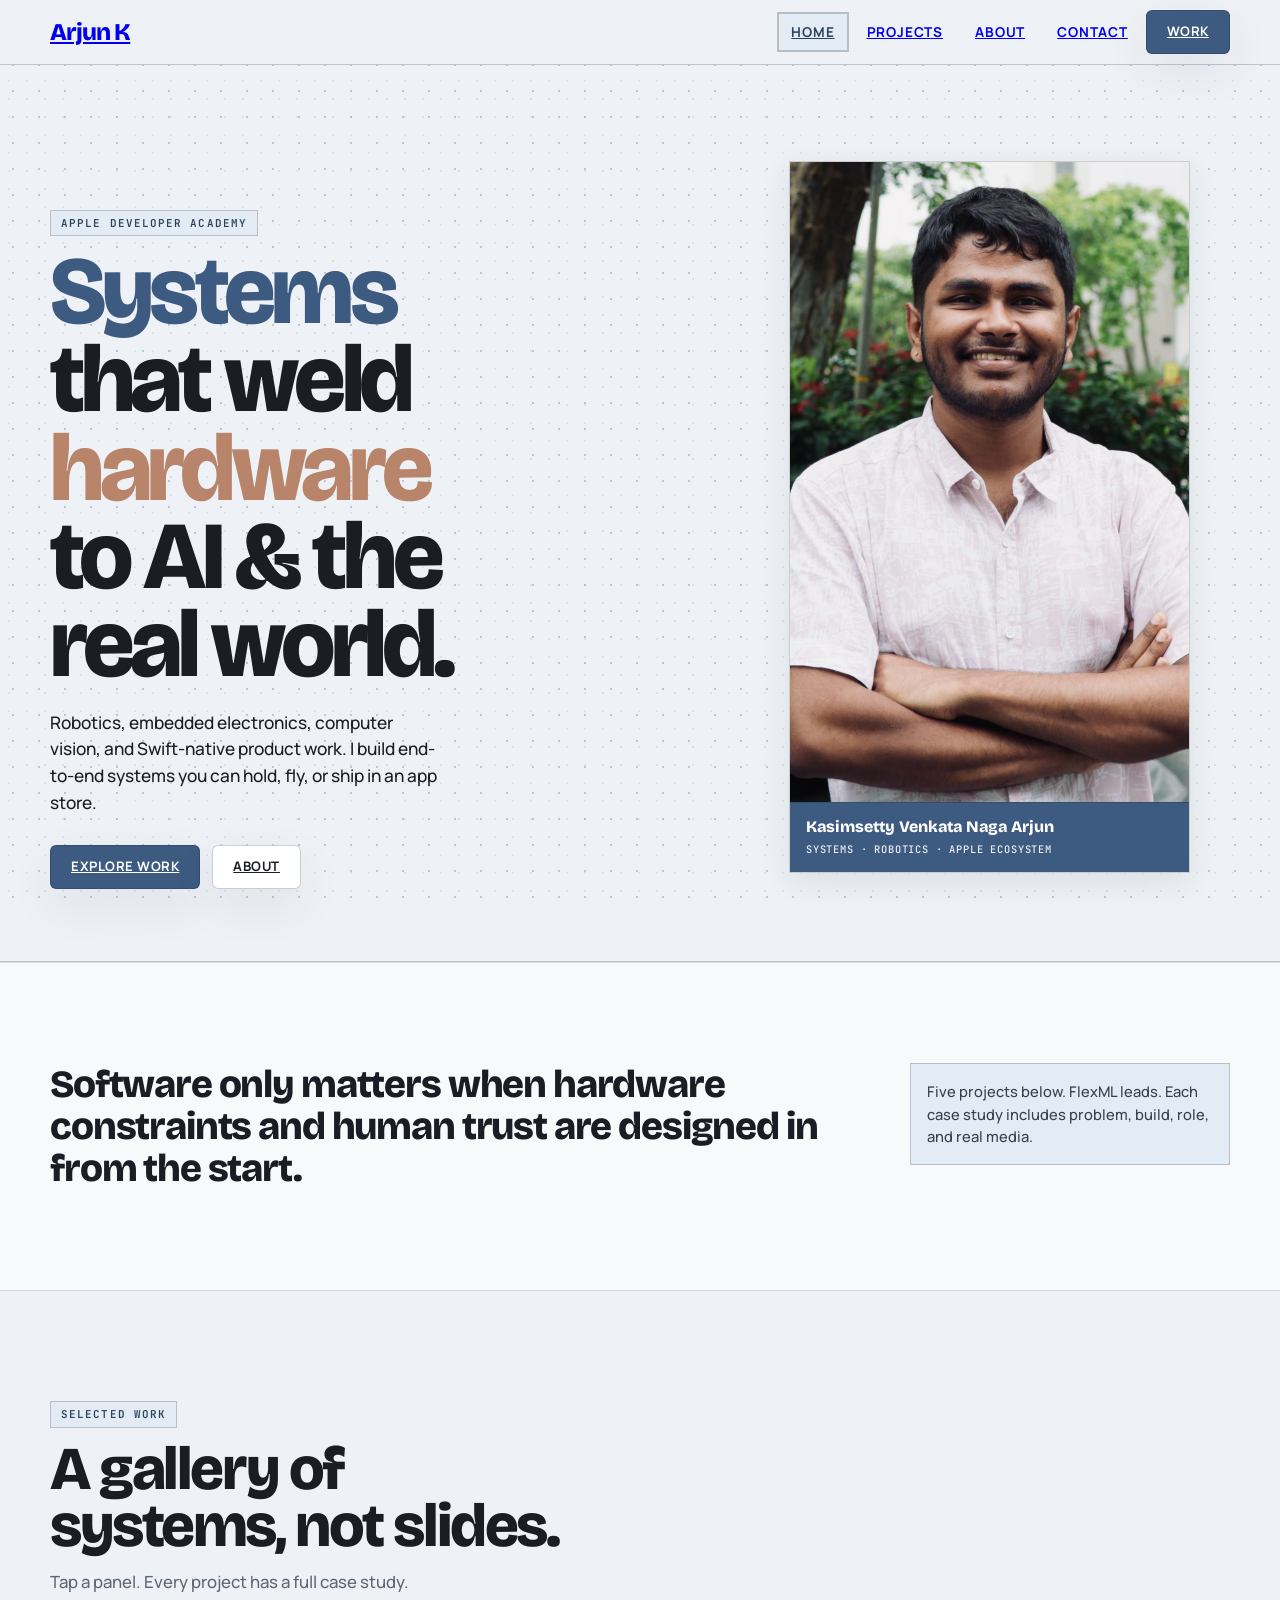
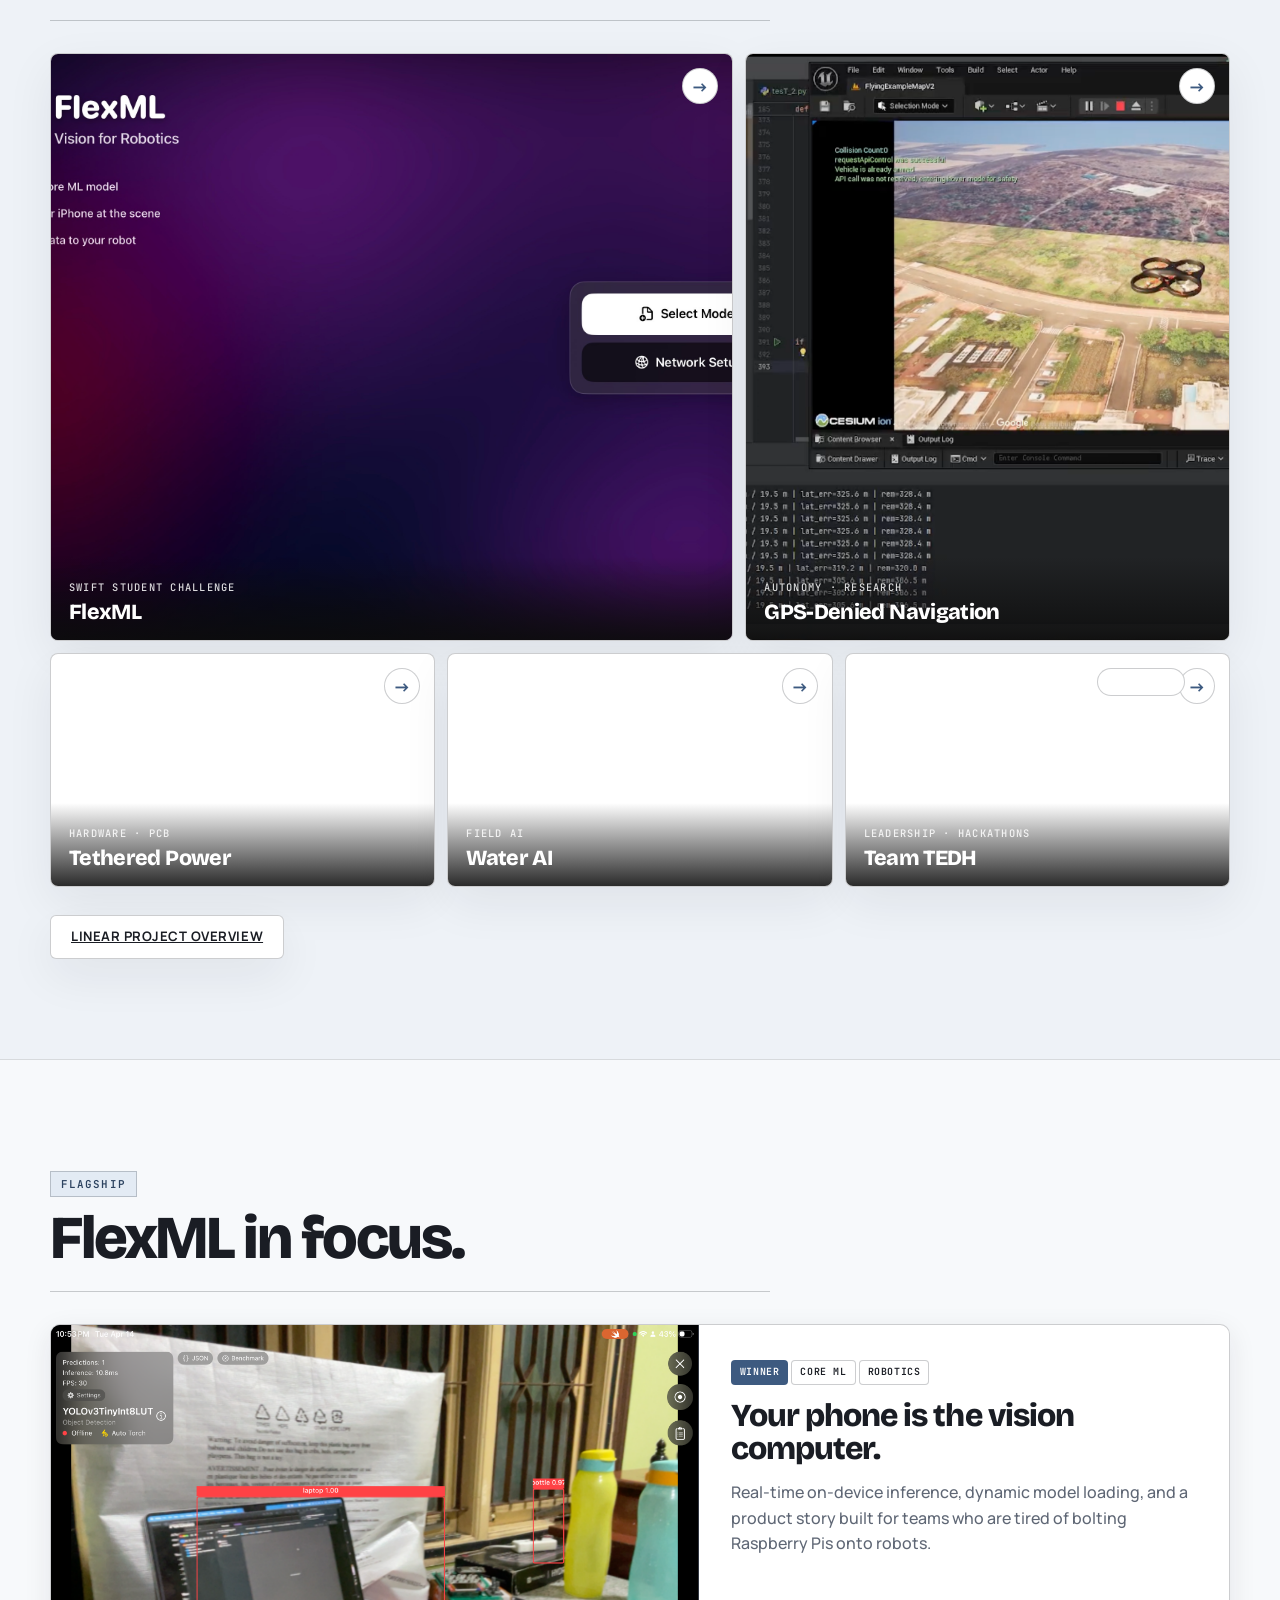
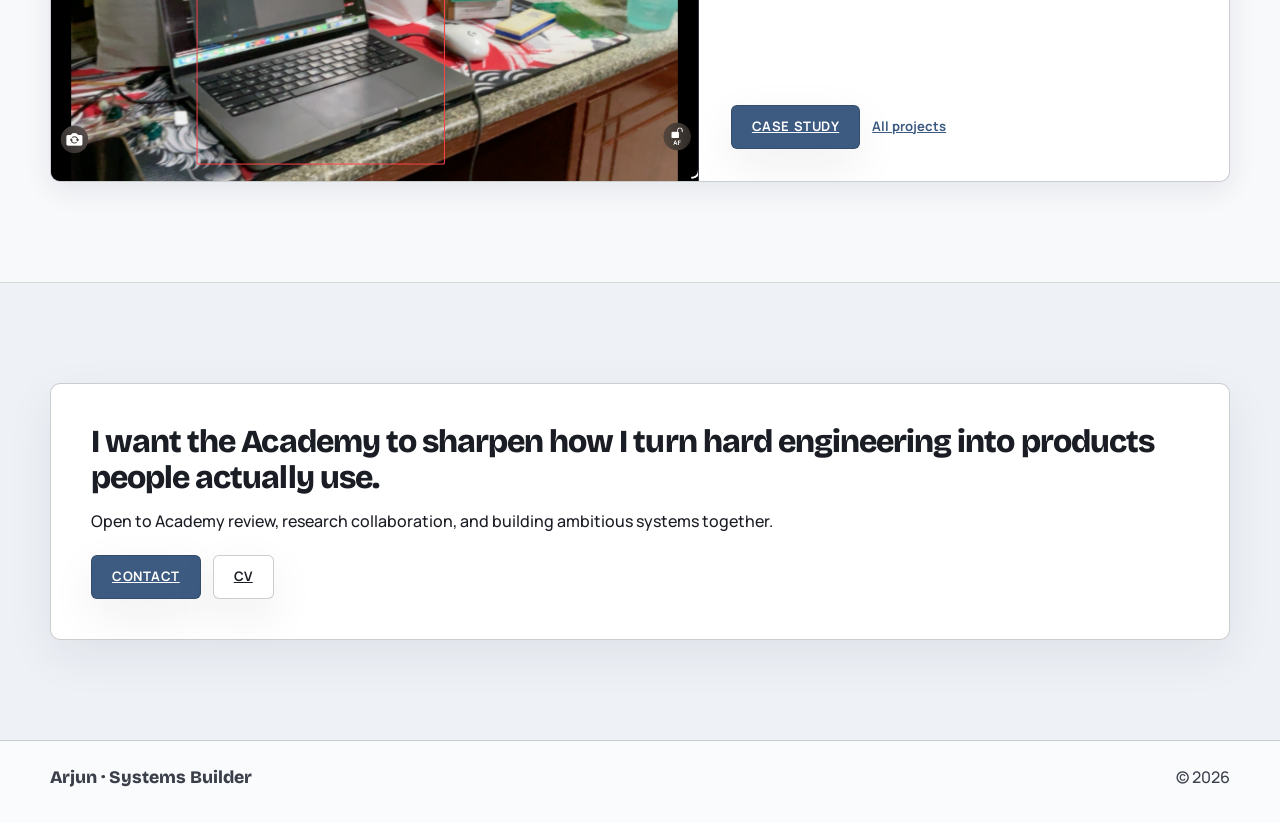
==== docs/index.html @ 64b2d421 "Prepare portfolio for GitHub Pages" ====
<!DOCTYPE html>
<html lang="en">
  <head>
    <meta charset="UTF-8" />
    <meta name="viewport" content="width=device-width, initial-scale=1.0" />
    <meta name="theme-color" content="#eef2f7" />
    <title>Arjun | Systems Builder</title>
    <meta
      name="description"
      content="Portfolio of Kasimsetty Venkata Naga Arjun — systems builder across robotics, AI, embedded hardware, and the Apple ecosystem."
    />
    <link rel="preconnect" href="https://fonts.googleapis.com" />
    <link rel="preconnect" href="https://fonts.gstatic.com" crossorigin />
    <link
      href="https://fonts.googleapis.com/css2?family=Bricolage+Grotesque:opsz,wght@12..96,400..800&display=swap"
      rel="stylesheet"
    />
    <link
      href="https://fonts.googleapis.com/css2?family=Manrope:wght@400..800&family=JetBrains+Mono:wght@500&display=swap"
      rel="stylesheet"
    />
    <link rel="stylesheet" href="styles.css" />
    <script src="script.js" defer></script>
  </head>
  <body class="theme-art">
    <a class="skip-link" href="#main">Skip to content</a>
    <div class="page-shell">
      <header class="site-header" data-site-header>
        <div class="site-header__inner">
          <a class="brand" href="index.html"><span class="brand__name">Arjun K</span></a>
          <nav class="site-nav" data-site-nav data-open="false" aria-label="Primary">
            <button class="nav-toggle" type="button" aria-label="Toggle navigation" aria-expanded="false" data-nav-toggle>
              <span class="nav-toggle__line"></span>
              <span class="nav-toggle__line"></span>
              <span class="nav-toggle__line"></span>
            </button>
            <div class="site-nav__links">
              <a class="site-nav__link is-active" href="index.html" aria-current="page">Home</a>
              <a class="site-nav__link" href="projects.html">Projects</a>
              <a class="site-nav__link" href="about.html">About</a>
              <a class="site-nav__link" href="contact.html">Contact</a>
              <a class="button button--primary" href="projects.html">Work</a>
            </div>
          </nav>
        </div>
      </header>

      <main id="main">
        <section class="art-hero" aria-labelledby="hero-title">
          <div class="section__inner">
            <div class="art-hero__grid">
              <div class="art-hero__copycol">
                <p class="eyebrow hero-intro__item" style="--i: 0">Apple Developer Academy</p>
                <h1 class="art-hero__title" id="hero-title">
                  <span class="hero-intro__item" style="--i: 1"><span class="hl-accent">Systems</span></span>
                  <span class="hero-intro__item" style="--i: 2">that weld <span class="hl-warm">hardware</span></span>
                  <span class="hero-intro__item" style="--i: 3">to AI &amp; the real world.</span>
                </h1>
                <p class="art-hero__copy hero-intro__item" style="--i: 4">
                  Robotics, embedded electronics, computer vision, and Swift-native product work. I build end-to-end
                  systems you can hold, fly, or ship in an app store.
                </p>
                <div class="art-hero__actions hero-intro__item" style="--i: 5">
                  <a class="button button--primary" href="#work">Explore work</a>
                  <a class="button button--secondary" href="about.html">About</a>
                </div>
              </div>
              <figure class="art-portrait hero-intro__item" style="--i: 6">
                <img
                  src="myphoto.jpeg"
                  alt="Portrait of Arjun"
                  width="580"
                  height="640"
                  fetchpriority="high"
                  decoding="async"
                />
                <figcaption class="art-portrait__cap">
                  <p class="art-portrait__name">Kasimsetty Venkata Naga Arjun</p>
                  <p class="art-portrait__role">Systems · Robotics · Apple ecosystem</p>
                </figcaption>
              </figure>
            </div>
          </div>
        </section>

        <section class="section section--alt">
          <div class="section__inner reveal">
            <div class="art-strip">
              <blockquote class="art-strip__quote">
                Software only matters when hardware constraints and human trust are designed in from the start.
              </blockquote>
              <p class="art-strip__aside">
                Five projects below. FlexML leads. Each case study includes problem, build, role, and real media.
              </p>
            </div>
          </div>
        </section>

        <section class="section" id="work" aria-labelledby="work-heading">
          <div class="section__inner">
            <header class="section-intro reveal">
              <p class="eyebrow">Selected work</p>
              <h2 class="section-heading" id="work-heading">A gallery of systems, not slides.</h2>
              <p class="lead">Tap a panel. Every project has a full case study.</p>
            </header>

            <div class="bento reveal reveal--delay-1">
              <a
                class="bento__cell bento__cell--xl bento__cell--img-heavy"
                href="project-flexml.html"
              >
                <span class="bento__arrow" aria-hidden="true">→</span>
                <div class="bento__media">
                  <img
                    src="PhotosAndVideos/FlexML/mainview.jpg"
                    alt="FlexML app on iPhone showing live vision inference"
                    loading="lazy"
                    decoding="async"
                  />
                </div>
                <div class="bento__cap">
                  <span class="bento__label">Swift Student Challenge</span>
                  <h3 class="bento__title">FlexML</h3>
                </div>
              </a>

              <a
                class="bento__cell bento__cell--lg bento__cell--img-heavy"
                href="project-drone.html"
              >
                <span class="bento__arrow" aria-hidden="true">→</span>
                <div class="bento__media">
                  <img
                    src="PhotosAndVideos/Gps_denied_Navigation/Gpsdenied navigation Image.png"
                    alt="GPS-denied drone navigation simulation workspace"
                    loading="lazy"
                    decoding="async"
                  />
                </div>
                <div class="bento__cap">
                  <span class="bento__label">Autonomy · Research</span>
                  <h3 class="bento__title">GPS-Denied Navigation</h3>
                </div>
              </a>

              <a
                class="bento__cell bento__cell--md bento__cell--img-heavy"
                href="project-power-system.html"
              >
                <span class="bento__arrow" aria-hidden="true">→</span>
                <div class="bento__media">
                  <img
                    src="PhotosAndVideos/TetheredDroneSystem/Tether_AIRUnit_pcb.jpg.jpg"
                    alt="Air unit PCB for tethered drone power system"
                    loading="lazy"
                    decoding="async"
                  />
                </div>
                <div class="bento__cap">
                  <span class="bento__label">Hardware · PCB</span>
                  <h3 class="bento__title">Tethered Power</h3>
                </div>
              </a>

              <a
                class="bento__cell bento__cell--sm bento__cell--img-heavy"
                href="project-water-ai.html"
              >
                <span class="bento__arrow" aria-hidden="true">→</span>
                <div class="bento__media">
                  <img
                    src="PhotosAndVideos/Water%20AI/Hardware%20Images/IMG_4441.jpg"
                    alt="Water AI field imaging hardware prototype"
                    loading="lazy"
                    decoding="async"
                  />
                </div>
                <div class="bento__cap">
                  <span class="bento__label">Field AI</span>
                  <h3 class="bento__title">Water AI</h3>
                </div>
              </a>

              <a
                class="bento__cell bento__cell--wide bento__cell--img-heavy"
                href="project-team-tedh.html"
              >
                <span class="bento__arrow" aria-hidden="true">→</span>
                <img
                  class="bento__brand-mark"
                  src="PhotosAndVideos/TEAM%20TEDH/tedh-logo.png"
                  alt="Team TEDH logo"
                  width="88"
                  height="28"
                  loading="lazy"
                  decoding="async"
                />
                <div class="bento__media">
                  <img
                    src="PhotosAndVideos/TEAM%20TEDH/Hacksrm_teamTedh_groupPhoto_withWinningCheck.JPG"
                    alt="Team TEDH at HackSRM with winning check"
                    loading="lazy"
                    decoding="async"
                  />
                </div>
                <div class="bento__cap">
                  <span class="bento__label">Leadership · Hackathons</span>
                  <h3 class="bento__title">Team TEDH</h3>
                </div>
              </a>
            </div>

            <div class="button-row reveal" style="margin-top: 28px">
              <a class="button button--secondary" href="projects.html">Linear project overview</a>
            </div>
          </div>
        </section>

        <section class="section section--alt" id="featured" aria-labelledby="featured-heading">
          <div class="section__inner">
            <header class="section-intro reveal">
              <p class="eyebrow">Flagship</p>
              <h2 class="section-heading" id="featured-heading">FlexML in focus.</h2>
            </header>
            <article class="spotlight reveal reveal--delay-1">
              <div class="spotlight__media">
                <img
                  src="PhotosAndVideos/FlexML/infarence_yolov8_mlmodel.PNG"
                  alt="FlexML running YOLOv8 Core ML inference on iPhone"
                  loading="lazy"
                  decoding="async"
                />
              </div>
              <div class="spotlight__body">
                <div class="hero-card__meta">
                  <span class="tag tag--accent">Winner</span>
                  <span class="tag">Core ML</span>
                  <span class="tag">Robotics</span>
                </div>
                <h3 class="spotlight__title">Your phone is the vision computer.</h3>
                <p class="spotlight__summary">
                  Real-time on-device inference, dynamic model loading, and a product story built for teams who are
                  tired of bolting Raspberry Pis onto robots.
                </p>
                <div class="button-row">
                  <a class="button button--primary" href="project-flexml.html">Case study</a>
                  <a class="button button--ghost" href="projects.html">All projects</a>
                </div>
              </div>
            </article>
          </div>
        </section>

        <section class="section">
          <div class="section__inner reveal">
            <article class="quote-card">
              <p class="quote-card__quote">
                I want the Academy to sharpen how I turn hard engineering into products people actually use.
              </p>
              <p class="quote-card__byline">
                Open to Academy review, research collaboration, and building ambitious systems together.
              </p>
              <div class="button-row" style="margin-top: 20px">
                <a class="button button--primary" href="contact.html">Contact</a>
                <a class="button button--secondary" href="KasimsettyVenkataNagaArjun_CV_Academy.pdf">CV</a>
              </div>
            </article>
          </div>
        </section>
      </main>

      <footer class="site-footer">
        <div class="site-footer__inner">
          <span class="site-footer__brand">Arjun · Systems Builder</span>
          <span>&copy; <span data-current-year></span></span>
        </div>
      </footer>
    </div>
  </body>
</html>
---- docs/styles.css ----
/* Portfolio — soft modern with dotted motion */
:root {
  --art-bg: #eef2f7;
  --art-paper: #ffffff;
  --art-ink: #1a1d24;
  --art-ink-soft: #3a3f4a;
  --art-muted: #5f6775;
  --art-line: rgba(26, 29, 36, 0.14);

  --art-accent: #3d5a80;
  --art-accent-deep: #2c4360;
  --art-warm: #b8846a;
  --art-sage: #6b8f7a;
  --art-soft: #d4dce6;

  --color-canvas: var(--art-bg);
  --color-paper: var(--art-paper);
  --color-surface: var(--art-paper);
  --color-surface-alt: #e4eaf0;
  --color-ink: var(--art-ink);
  --color-ink-soft: var(--art-ink-soft);
  --color-muted: var(--art-muted);
  --color-muted-light: #8a939f;
  --color-border: var(--art-line);
  --color-border-strong: rgba(26, 29, 36, 0.22);
  --color-accent: var(--art-accent);
  --color-accent-deep: var(--art-accent-deep);
  --color-accent-soft: #e3ebf4;
  --color-accent-ink: var(--art-accent);

  --shadow-soft: 0 16px 48px rgba(26, 29, 36, 0.07);
  --shadow-lift: 0 8px 28px rgba(26, 29, 36, 0.09);
  --shadow-hard: 0 4px 0 rgba(26, 29, 36, 0.12);
  --shadow-hard-sm: 0 2px 0 rgba(26, 29, 36, 0.1);
  --max-width: 1180px;
  --max-width-narrow: 680px;
  --radius-sm: 0;
  --radius-md: 0;
  --radius-lg: 0;
  --radius-pill: 0;
  --font-display: "Bricolage Grotesque", system-ui, sans-serif;
  --font-body: "Manrope", system-ui, sans-serif;
  --font-mono: "JetBrains Mono", ui-monospace, monospace;
  --ease-out: cubic-bezier(0.23, 1, 0.32, 1);
  --ease-out-quart: cubic-bezier(0.165, 0.84, 0.44, 1);
  --ease-drawer: cubic-bezier(0.32, 0.72, 0, 1);
  --duration-press: 120ms;
  --duration-ui: 200ms;
  --duration-modal: 260ms;
  --duration-reveal: 440ms;
  --transition: var(--duration-ui) var(--ease-out);
  --header-height: 64px;
  --space-1: 8px;
  --space-2: 16px;
  --space-3: 24px;
  --space-4: 32px;
  --space-5: 48px;
  --space-6: 72px;
}

*,
*::before,
*::after {
  box-sizing: border-box;
}

html {
  scroll-behavior: smooth;
}

@media (prefers-reduced-motion: reduce) {
  html {
    scroll-behavior: auto;
  }

  *,
  *::before,
  *::after {
    animation-duration: 0.01ms !important;
    animation-iteration-count: 1 !important;
    transition-duration: 0.01ms !important;
  }

  .theme-art::before,
  .theme-art::after {
    animation: none !important;
  }

  .hero-intro__item,
  body.is-loaded .hero-intro__item {
    opacity: 1 !important;
    transform: none !important;
    animation: none !important;
  }

  .reveal {
    opacity: 1 !important;
    transform: none !important;
  }

  .lightbox__panel {
    animation: none !important;
  }
}

body {
  margin: 0;
  font-family: var(--font-body);
  font-size: 1rem;
  font-weight: 500;
  color: var(--color-ink);
  background: var(--color-canvas);
  line-height: 1.5;
  -webkit-font-smoothing: antialiased;
}

.theme-art {
  background-color: var(--color-canvas);
}

.theme-art::before,
.theme-art::after {
  content: "";
  position: fixed;
  inset: 0;
  z-index: 0;
  pointer-events: none;
}

.theme-art::before {
  background-image: radial-gradient(circle, rgba(61, 90, 128, 0.28) 1.25px, transparent 1.25px);
  background-size: 26px 26px;
  animation: dots-drift-a 48s linear infinite;
}

.theme-art::after {
  background-image: radial-gradient(circle, rgba(107, 143, 122, 0.16) 1px, transparent 1px);
  background-size: 18px 18px;
  animation: dots-drift-b 72s linear infinite reverse;
  opacity: 0.85;
}

@keyframes dots-drift-a {
  from {
    background-position: 0 0;
  }
  to {
    background-position: 26px 26px;
  }
}

@keyframes dots-drift-b {
  from {
    background-position: 0 0;
  }
  to {
    background-position: -18px 18px;
  }
}

.skip-link {
  position: absolute;
  top: 12px;
  left: 12px;
  z-index: 100;
  padding: 10px 14px;
  border: 1px solid var(--color-border-strong);
  background: var(--art-accent);
  color: #fff;
  font-family: var(--font-mono);
  font-size: 0.75rem;
  font-weight: 600;
  text-transform: uppercase;
  letter-spacing: 0.08em;
  transform: translateY(-160%);
  transition: transform 160ms var(--ease-out);
}

.skip-link:focus {
  transform: translateY(0);
}

.page-shell {
  position: relative;
  z-index: 1;
  min-height: 100vh;
}

.site-header {
  position: sticky;
  top: 0;
  z-index: 30;
  border-bottom: 1px solid var(--color-border-strong);
  background: rgba(238, 242, 247, 0.88);
  backdrop-filter: blur(12px);
  transition: box-shadow var(--transition);
}

.site-header.is-scrolled {
  box-shadow: var(--shadow-hard-sm);
}

.site-header__inner,
.section__inner,
.site-footer__inner {
  width: min(calc(100% - 32px), var(--max-width));
  margin: 0 auto;
}

.site-header__inner {
  display: flex;
  align-items: center;
  justify-content: space-between;
  gap: 20px;
  min-height: var(--header-height);
}

.brand {
  display: inline-flex;
  align-items: center;
  font-weight: 800;
}

.brand__name {
  font-family: var(--font-display);
  font-size: 1.5rem;
  font-weight: 800;
  letter-spacing: -0.04em;
}

.site-nav__links {
  display: flex;
  align-items: center;
  gap: 4px;
}

.site-nav__link {
  padding: 8px 12px;
  border: 2px solid transparent;
  font-size: 0.85rem;
  font-weight: 700;
  text-transform: uppercase;
  letter-spacing: 0.06em;
}

.site-nav__link:hover,
.site-nav__link.is-active {
  border-color: var(--color-border-strong);
  background: var(--color-accent-soft);
  color: var(--art-accent-deep);
}

.nav-toggle {
  display: none;
  border: 1px solid var(--color-border-strong);
  background: var(--art-paper);
  padding: 10px;
  box-shadow: var(--shadow-lift);
}

.nav-toggle__line {
  display: block;
  width: 18px;
  height: 2px;
  margin: 4px 0;
  background: var(--art-ink);
}

.button {
  display: inline-flex;
  align-items: center;
  justify-content: center;
  min-height: 44px;
  padding: 10px 20px;
  border: 1px solid var(--color-border-strong);
  font-family: var(--font-body);
  font-size: 0.82rem;
  font-weight: 700;
  letter-spacing: 0.04em;
  text-transform: uppercase;
  box-shadow: var(--shadow-soft);
  border-radius: 6px;
  transition:
    background-color var(--duration-ui) var(--ease-out),
    color var(--duration-ui) var(--ease-out),
    transform var(--duration-press) var(--ease-out),
    box-shadow var(--duration-ui) var(--ease-out);
}

.button:active {
  transform: scale(0.97);
  box-shadow: none;
  transition-duration: var(--duration-press);
}

.button--primary {
  background: var(--art-accent);
  color: #fff;
}

.button--primary:hover {
  background: var(--art-accent-deep);
}

.button--secondary {
  background: var(--art-paper);
  color: var(--art-ink);
}

.button--secondary:hover {
  background: var(--color-accent-soft);
}

.button--ghost {
  min-height: auto;
  padding: 0;
  border: 0;
  box-shadow: none;
  color: var(--art-accent);
  text-transform: none;
  letter-spacing: 0;
  font-weight: 700;
}

.button--ghost:hover {
  color: var(--art-warm);
}

.button--ghost:active {
  transform: none;
}

.section {
  padding: clamp(56px, 9vw, 100px) 0;
}

.section--alt {
  background: rgba(255, 255, 255, 0.55);
  border-block: 1px solid var(--color-border);
}

.section--tight {
  padding-block: 48px;
}

.section-intro {
  max-width: 720px;
  margin-bottom: var(--space-4);
  padding-bottom: var(--space-3);
  border-bottom: 1px solid var(--color-border-strong);
}

.eyebrow {
  display: inline-block;
  margin-bottom: 12px;
  padding: 4px 10px;
  border: 1px solid var(--color-border-strong);
  background: var(--color-accent-soft);
  color: var(--art-accent-deep);
  font-family: var(--font-mono);
  font-size: 0.68rem;
  font-weight: 600;
  letter-spacing: 0.1em;
  text-transform: uppercase;
}

.section-heading {
  margin: 0;
  font-family: var(--font-display);
  font-size: clamp(2.2rem, 5vw, 3.8rem);
  font-weight: 800;
  line-height: 0.95;
  letter-spacing: -0.04em;
  text-wrap: balance;
}

.lead,
.section-copy {
  max-width: var(--max-width-narrow);
  margin: 14px 0 0;
  color: var(--color-muted);
  font-size: 1.05rem;
  line-height: 1.6;
}

/* —— Hero —— */
.art-hero {
  position: relative;
  overflow: hidden;
  padding: clamp(40px, 8vw, 80px) 0 clamp(48px, 7vw, 72px);
  border-bottom: 1px solid var(--color-border-strong);
}

.art-hero__grid {
  position: relative;
  display: grid;
  grid-template-columns: minmax(0, 1.15fr) minmax(260px, 0.85fr);
  gap: clamp(24px, 4vw, 48px);
  align-items: end;
}

.hero-intro__item {
  opacity: 0;
  transform: translateY(22px);
}

body.is-loaded .hero-intro__item {
  animation: hero-enter var(--duration-reveal) var(--ease-out) forwards;
  animation-delay: calc(0.04s + 0.055s * var(--i, 0));
}

@keyframes hero-enter {
  from {
    opacity: 0;
    transform: translateY(14px);
  }
  to {
    opacity: 1;
    transform: translateY(0);
  }
}

.art-hero__title {
  margin: 0 0 20px;
  font-family: var(--font-display);
  font-size: clamp(2.8rem, 9vw, 6rem);
  font-weight: 800;
  line-height: 0.92;
  letter-spacing: -0.045em;
  text-wrap: balance;
}

.art-hero__title span {
  display: block;
}

.art-hero__title .hl-accent {
  color: var(--art-accent);
}

.art-hero__title .hl-warm {
  color: var(--art-warm);
}

.art-hero__copy {
  max-width: 36ch;
  margin: 0 0 28px;
  font-size: 1.08rem;
  line-height: 1.55;
}

.art-hero__actions {
  display: flex;
  flex-wrap: wrap;
  gap: 12px;
}

.art-portrait {
  position: relative;
  border: 1px solid var(--color-border-strong);
  background: var(--art-paper);
  box-shadow: var(--shadow-lift);
  transform: rotate(-1deg);
}

.art-portrait img {
  width: 100%;
  aspect-ratio: 29 / 32;
  object-fit: cover;
  display: block;
}

.art-portrait__cap {
  padding: 14px 16px;
  border-top: 1px solid var(--color-border-strong);
  background: var(--art-accent);
  color: #fff;
}

.art-portrait__name {
  margin: 0;
  font-family: var(--font-display);
  font-size: 1rem;
  font-weight: 800;
  line-height: 1.2;
}

.art-portrait__role {
  margin: 6px 0 0;
  font-family: var(--font-mono);
  font-size: 0.65rem;
  letter-spacing: 0.08em;
  text-transform: uppercase;
  opacity: 0.9;
}

.art-strip {
  display: grid;
  grid-template-columns: 1fr minmax(200px, 320px);
  gap: 28px;
  align-items: start;
}

.art-strip__quote {
  margin: 0;
  font-family: var(--font-display);
  font-size: clamp(1.5rem, 3.5vw, 2.4rem);
  font-weight: 800;
  line-height: 1.1;
  letter-spacing: -0.03em;
}

.art-strip__aside {
  margin: 0;
  padding: 16px;
  border: 1px solid var(--color-border-strong);
  background: var(--color-accent-soft);
  color: var(--art-ink-soft);
  font-size: 0.92rem;
  line-height: 1.55;
}

/* —— Bento gallery —— */
.bento {
  display: grid;
  width: 100%;
  gap: 12px;
  grid-template-columns: repeat(12, minmax(0, 1fr));
  grid-template-rows: minmax(200px, 32vh) minmax(200px, 32vh) minmax(180px, 26vh);
}

.bento__cell {
  position: relative;
  display: block;
  overflow: hidden;
  min-height: 0;
  height: 100%;
  min-width: 0;
  border: 1px solid var(--color-border-strong);
  background: var(--cell-accent, var(--color-accent-soft));
  color: var(--art-ink);
  box-shadow: var(--shadow-soft);
  border-radius: 8px;
  transition:
    transform var(--duration-ui) var(--ease-out),
    box-shadow var(--duration-ui) var(--ease-out);
}

@media (hover: hover) {
  .bento__cell:hover {
    transform: translateY(-2px);
    box-shadow: var(--shadow-lift);
  }
}

/* Row 1–2: FlexML (7) + Drone (5) = 12 cols */
.bento__cell--xl {
  grid-column: 1 / span 7;
  grid-row: 1 / span 2;
}

.bento__cell--lg {
  grid-column: 8 / span 5;
  grid-row: 1 / span 2;
}

/* Row 3: Power (4) + Water (4) + TEDH (4) = 12 cols */
.bento__cell--md {
  grid-column: 1 / span 4;
  grid-row: 3;
}

.bento__cell--sm {
  grid-column: 5 / span 4;
  grid-row: 3;
}

.bento__cell--wide {
  grid-column: 9 / span 4;
  grid-row: 3;
}

.bento__media {
  position: absolute;
  inset: 0;
}

.bento__media img {
  width: 100%;
  height: 100%;
  object-fit: cover;
  display: block;
}

.bento__cell--img-heavy .bento__media img {
  opacity: 1;
}

.bento__cell--img-heavy {
  --cell-accent: var(--art-paper);
}

.bento__cap {
  position: absolute;
  left: 0;
  right: 0;
  bottom: 0;
  z-index: 1;
  padding: 16px 18px;
  background: linear-gradient(to top, rgba(13, 13, 13, 0.88) 0%, rgba(13, 13, 13, 0.4) 55%, transparent 100%);
  color: #fff;
}

.bento__label {
  font-family: var(--font-mono);
  font-size: 0.65rem;
  letter-spacing: 0.12em;
  text-transform: uppercase;
  opacity: 0.85;
}

.bento__title {
  margin: 4px 0 0;
  font-family: var(--font-display);
  font-size: 1.35rem;
  font-weight: 800;
  line-height: 1.05;
  letter-spacing: -0.03em;
}

.bento__brand-mark {
  position: absolute;
  top: 14px;
  right: 44px;
  z-index: 2;
  width: min(88px, 28vw);
  padding: 5px 8px;
  border: 1px solid var(--color-border-strong);
  border-radius: 999px;
  background: #fff;
  object-fit: contain;
}

.bento__arrow {
  position: absolute;
  top: 14px;
  right: 14px;
  z-index: 2;
  width: 36px;
  height: 36px;
  display: grid;
  place-items: center;
  border: 1px solid var(--color-border-strong);
  background: var(--art-paper);
  color: var(--art-accent);
  font-size: 1.1rem;
  font-weight: 800;
  border-radius: 50%;
}

/* Featured spotlight */
.spotlight {
  display: grid;
  grid-template-columns: 1.1fr 0.9fr;
  border: 1px solid var(--color-border-strong);
  background: var(--art-paper);
  box-shadow: var(--shadow-lift);
  border-radius: 10px;
  overflow: hidden;
}

.spotlight__media {
  border-right: 1px solid var(--color-border-strong);
  background: var(--art-ink-soft);
  min-height: 280px;
}

.spotlight__media img {
  width: 100%;
  height: 100%;
  min-height: 280px;
  object-fit: cover;
}

.spotlight__body {
  display: flex;
  flex-direction: column;
  gap: 14px;
  padding: clamp(20px, 3vw, 32px);
}

.spotlight__title {
  margin: 0;
  font-family: var(--font-display);
  font-size: clamp(1.5rem, 2.5vw, 2rem);
  font-weight: 800;
  line-height: 1.05;
  letter-spacing: -0.03em;
}

.spotlight__summary {
  margin: 0;
  color: var(--color-muted);
  line-height: 1.6;
}

.spotlight__body .button-row {
  margin-top: auto;
  padding-top: 8px;
}

.tag {
  display: inline-flex;
  padding: 4px 8px;
  border: 1px solid var(--color-border-strong);
  background: var(--art-paper);
  font-family: var(--font-mono);
  font-size: 0.62rem;
  font-weight: 600;
  letter-spacing: 0.06em;
  text-transform: uppercase;
  border-radius: 4px;
}

.tag--accent {
  background: var(--art-accent);
  border-color: transparent;
  color: #fff;
}

.quote-card {
  padding: clamp(28px, 4vw, 40px);
  border: 1px solid var(--color-border-strong);
  background: var(--art-paper);
  box-shadow: var(--shadow-soft);
  border-radius: 10px;
}

.quote-card__quote {
  margin: 0 0 12px;
  font-family: var(--font-display);
  font-size: clamp(1.4rem, 3vw, 2rem);
  font-weight: 800;
  line-height: 1.15;
  letter-spacing: -0.03em;
}

.quote-card__byline {
  margin: 0;
  line-height: 1.6;
}

/* Legacy / shared components */
.hero__actions,
.button-row {
  display: flex;
  flex-wrap: wrap;
  gap: 12px;
}

.breadcrumb {
  display: flex;
  flex-wrap: wrap;
  gap: 8px;
  margin-bottom: var(--space-3);
  font-family: var(--font-mono);
  font-size: 0.72rem;
  text-transform: uppercase;
  letter-spacing: 0.08em;
}

.breadcrumb a:hover {
  color: var(--art-accent);
}

.project-hero {
  padding: clamp(48px, 7vw, 72px) 0 24px;
  border-bottom: 1px solid var(--color-border-strong);
}

.project-hero__title {
  max-width: 16ch;
  margin: 0 0 14px;
  font-family: var(--font-display);
  font-size: clamp(2.2rem, 5vw, 3.6rem);
  font-weight: 800;
  line-height: 0.98;
  letter-spacing: -0.04em;
}

.project-hero__copy {
  max-width: 44ch;
  margin: 0;
  color: var(--color-muted);
  line-height: 1.6;
}

.project-hero__logo {
  display: block;
  width: min(200px, 72vw);
  max-height: 64px;
  margin: 0 0 16px;
  padding: 10px 14px;
  border: 1px solid var(--color-border-strong);
  border-radius: 999px;
  background: #fff;
  object-fit: contain;
}

.project-hero__grid {
  display: grid;
  grid-template-columns: 1fr minmax(240px, 340px);
  gap: 28px;
  align-items: end;
}

.hero-card,
.project-card,
.detail-block,
.media-card,
.contact-card,
.timeline-card,
.portrait-card,
.info-card {
  border: 1px solid var(--color-border-strong);
  background: var(--art-paper);
  box-shadow: var(--shadow-soft);
  border-radius: 8px;
}

.hero-card {
  padding: 16px;
}

.hero-card__title {
  font-family: var(--font-display);
  font-weight: 800;
}

.project-detail {
  padding: 32px 0 72px;
}

.project-detail__grid {
  display: grid;
  grid-template-columns: 1fr minmax(220px, 280px);
  gap: 20px;
  align-items: start;
}

.detail-stack,
.sidebar-stack {
  display: grid;
  gap: 16px;
}

.detail-block,
.contact-card,
.timeline-card {
  padding: 22px;
}

.detail-block__title,
.project-card__title,
.media-card__title,
.contact-card__title {
  font-family: var(--font-display);
  font-weight: 800;
  letter-spacing: -0.02em;
}

.detail-block__copy,
.detail-list,
.project-card__list {
  color: var(--color-muted);
  line-height: 1.6;
}

.sidebar-card {
  padding: 18px;
  border: 1px solid var(--color-border-strong);
  background: var(--color-accent-soft);
  color: var(--art-ink);
  border-radius: 8px;
}

.sidebar-card__label {
  font-family: var(--font-mono);
  font-size: 0.65rem;
  text-transform: uppercase;
  letter-spacing: 0.1em;
}

.sidebar-card__value {
  margin: 6px 0 0;
  font-weight: 700;
}

.hero-card.sidebar-card::before {
  display: none;
}

.project-grid--single {
  display: grid;
  gap: 24px;
}

.project-card--row {
  display: grid;
  grid-template-columns: minmax(260px, 42%) 1fr;
  overflow: hidden;
}

.project-card--row .project-card__media {
  border-right: 1px solid var(--color-border-strong);
}

.project-card__media img,
.project-card__media .visual-panel {
  width: 100%;
  height: 100%;
  min-height: 220px;
  object-fit: cover;
}

.project-card__body {
  padding: 22px;
  display: flex;
  flex-direction: column;
  gap: 12px;
}

.project-card--featured {
  box-shadow: var(--shadow-lift);
}

.project-card--featured .project-card__media::after {
  content: "Featured";
  position: absolute;
  top: 12px;
  left: 12px;
  padding: 6px 10px;
  border: 1px solid var(--color-border-strong);
  background: var(--art-accent);
  color: #fff;
  font-family: var(--font-mono);
  font-size: 0.65rem;
  font-weight: 700;
  text-transform: uppercase;
  border-radius: 4px;
}

.project-card__media {
  position: relative;
  background: var(--art-ink-soft);
}

.media-grid {
  display: grid;
  gap: 16px;
  grid-template-columns: repeat(auto-fit, minmax(260px, 1fr));
}

.media-card {
  overflow: hidden;
}

.media-frame {
  position: relative;
  border-bottom: 1px solid var(--color-border-strong);
  background: #e8ecf0;
}

.media-frame img,
.media-frame video {
  width: 100%;
  aspect-ratio: var(--ratio, 16 / 10);
  object-fit: cover;
  display: block;
}

.media-frame--zoomable {
  display: block;
  padding: 0;
  border: 0;
  width: 100%;
  cursor: zoom-in;
  background: #e8ecf0;
  text-align: left;
  font: inherit;
  appearance: none;
}

.media-frame--zoomable:focus-visible {
  outline: 2px solid var(--art-accent);
  outline-offset: 2px;
}

.media-frame--zoomable::after {
  content: "View full size";
  position: absolute;
  right: 10px;
  bottom: 10px;
  z-index: 1;
  padding: 5px 9px;
  border-radius: 4px;
  background: rgba(26, 29, 36, 0.72);
  color: #fff;
  font-family: var(--font-mono);
  font-size: 0.62rem;
  letter-spacing: 0.06em;
  text-transform: uppercase;
  opacity: 0;
  transform: translateY(4px);
  transition:
    opacity var(--duration-ui) var(--ease-out),
    transform var(--duration-ui) var(--ease-out);
  pointer-events: none;
}

@media (hover: hover) {
  .media-frame--zoomable:hover::after {
    opacity: 1;
    transform: translateY(0);
  }

  .media-frame--zoomable:hover img {
    opacity: 0.92;
  }
}

.media-frame--zoomable img {
  width: 100%;
  aspect-ratio: var(--ratio, 16 / 10);
  object-fit: cover;
  display: block;
  transition: opacity var(--duration-ui) var(--ease-out);
}

/* Full-size media lightbox */
.lightbox {
  width: min(100vw - 32px, 1200px);
  max-width: none;
  max-height: none;
  padding: 0;
  border: none;
  background: transparent;
  overflow: visible;
}

.lightbox::backdrop {
  background: rgba(20, 24, 32, 0.82);
  transition: background var(--duration-modal) var(--ease-out);
}

.lightbox[open]::backdrop {
  background: rgba(20, 24, 32, 0.88);
}

.lightbox__panel {
  display: flex;
  flex-direction: column;
  max-height: calc(100vh - 48px);
  border: 1px solid var(--color-border-strong);
  border-radius: 10px;
  background: var(--art-paper);
  box-shadow: var(--shadow-lift);
  overflow: hidden;
  animation: lightbox-panel-in var(--duration-modal) var(--ease-drawer);
}

@keyframes lightbox-panel-in {
  from {
    opacity: 0;
    transform: scale(0.96) translateY(8px);
  }
  to {
    opacity: 1;
    transform: scale(1) translateY(0);
  }
}

.lightbox__toolbar {
  display: flex;
  align-items: center;
  justify-content: space-between;
  gap: 12px;
  padding: 10px 14px;
  border-bottom: 1px solid var(--color-border);
  background: var(--color-surface-alt);
}

.lightbox__title {
  margin: 0;
  font-size: 0.85rem;
  font-weight: 600;
  color: var(--art-ink-soft);
}

.lightbox__actions {
  display: flex;
  gap: 8px;
}

.lightbox__btn {
  min-height: 36px;
  padding: 6px 12px;
  border: 1px solid var(--color-border-strong);
  border-radius: 6px;
  background: var(--art-paper);
  font-family: var(--font-body);
  font-size: 0.78rem;
  font-weight: 600;
  cursor: pointer;
  transition:
    background-color var(--duration-ui) var(--ease-out),
    transform var(--duration-press) var(--ease-out);
}

.lightbox__btn:active {
  transform: scale(0.97);
}

.lightbox__btn--primary {
  background: var(--art-accent);
  border-color: transparent;
  color: #fff;
}

.lightbox__stage {
  display: flex;
  align-items: center;
  justify-content: center;
  padding: 16px;
  overflow: auto;
  background: #0f1218;
}

.lightbox__img {
  display: block;
  width: auto;
  height: auto;
  max-width: min(100%, calc(100vw - 64px));
  max-height: calc(100vh - 160px);
  object-fit: contain;
}

.lightbox__caption {
  margin: 0;
  padding: 12px 16px 14px;
  border-top: 1px solid var(--color-border);
  color: var(--color-muted);
  font-size: 0.9rem;
  line-height: 1.5;
}

.media-card__body {
  padding: 14px 16px 18px;
}

.media-card__title {
  margin: 0 0 6px;
  font-size: 1rem;
}

.media-card__copy {
  margin: 0;
  font-size: 0.9rem;
  color: var(--color-muted);
}

.visual-panel {
  display: none;
}

.profile-grid {
  display: grid;
  grid-template-columns: minmax(240px, 320px) 1fr;
  gap: 24px;
}

.portrait-card img {
  width: 100%;
  aspect-ratio: 29 / 32;
  object-fit: cover;
}

.portrait-card__body {
  padding: 18px;
  border-top: 1px solid var(--color-border-strong);
  background: var(--art-accent);
  color: #fff;
}

.timeline {
  display: grid;
  gap: 12px;
}

.timeline-card {
  display: grid;
  grid-template-columns: 1fr auto;
  gap: 16px;
  padding: 18px;
}

.timeline-card__title {
  font-weight: 800;
}

.contact-grid {
  display: grid;
  gap: 16px;
  grid-template-columns: repeat(auto-fit, minmax(240px, 1fr));
}

.site-footer {
  border-top: 1px solid var(--color-border-strong);
  background: rgba(255, 255, 255, 0.7);
  color: var(--art-ink-soft);
}

.site-footer__inner {
  padding: 24px 0 32px;
  display: flex;
  flex-wrap: wrap;
  justify-content: space-between;
  gap: 12px;
}

.site-footer__brand {
  font-family: var(--font-display);
  font-weight: 800;
  font-size: 1.1rem;
}

.reveal {
  opacity: 0;
  transform: translateY(12px);
  transition:
    opacity var(--duration-reveal) var(--ease-out),
    transform var(--duration-reveal) var(--ease-out);
}

.reveal.is-visible {
  opacity: 1;
  transform: translateY(0);
}

.reveal--delay-1 {
  transition-delay: 60ms;
}

.reveal--delay-2 {
  transition-delay: 120ms;
}

@media (hover: hover) {
  .project-card {
    transition:
      transform var(--duration-ui) var(--ease-out),
      box-shadow var(--duration-ui) var(--ease-out);
  }

  .project-card:hover {
    transform: translateY(-2px);
    box-shadow: var(--shadow-lift);
  }
}

@media (max-width: 960px) {
  .art-hero__grid,
  .art-strip,
  .spotlight,
  .project-hero__grid,
  .project-detail__grid,
  .project-card--row,
  .profile-grid {
    grid-template-columns: 1fr;
  }

  .spotlight__media {
    border-right: 0;
    border-bottom: 1px solid var(--color-border-strong);
  }

  .bento {
    grid-template-columns: 1fr;
    grid-template-rows: none;
    grid-auto-rows: minmax(220px, auto);
  }

  .bento__cell--xl,
  .bento__cell--lg,
  .bento__cell--md,
  .bento__cell--sm,
  .bento__cell--wide {
    grid-column: 1;
    grid-row: auto;
    min-height: 220px;
    height: auto;
  }
}

@media (min-width: 640px) and (max-width: 960px) {
  .bento {
    grid-template-columns: repeat(2, minmax(0, 1fr));
    grid-template-rows: none;
    grid-auto-rows: minmax(200px, auto);
  }

  .bento__cell--xl {
    grid-column: 1 / -1;
    grid-row: auto;
    min-height: 280px;
  }

  .bento__cell--lg {
    grid-column: 1 / -1;
    grid-row: auto;
    min-height: 260px;
  }

  .bento__cell--md {
    grid-column: 1;
    grid-row: auto;
  }

  .bento__cell--sm {
    grid-column: 2;
    grid-row: auto;
  }

  .bento__cell--wide {
    grid-column: 1 / -1;
    grid-row: auto;
    min-height: 220px;
  }

  .bento__cell--md,
  .bento__cell--sm {
    min-height: 200px;
  }
}

@media (max-width: 820px) {
  .nav-toggle {
    display: inline-flex;
    flex-direction: column;
    justify-content: center;
  }

  .site-nav__links {
    position: absolute;
    top: calc(100% + 10px);
    right: 0;
    display: none;
    flex-direction: column;
    min-width: 220px;
    padding: 10px;
    border: 1px solid var(--color-border-strong);
    background: var(--art-paper);
    box-shadow: var(--shadow-lift);
    border-radius: 8px;
  }

  .site-nav[data-open="true"] .site-nav__links {
    display: flex;
  }

  .site-nav {
    position: relative;
  }
}

@media (max-width: 480px) {
  .site-header__inner,
  .section__inner,
  .site-footer__inner {
    width: min(calc(100% - 24px), var(--max-width));
  }

  .art-hero__actions,
  .button-row {
    flex-direction: column;
    align-items: stretch;
  }

  .bento__arrow {
    display: none;
  }
}
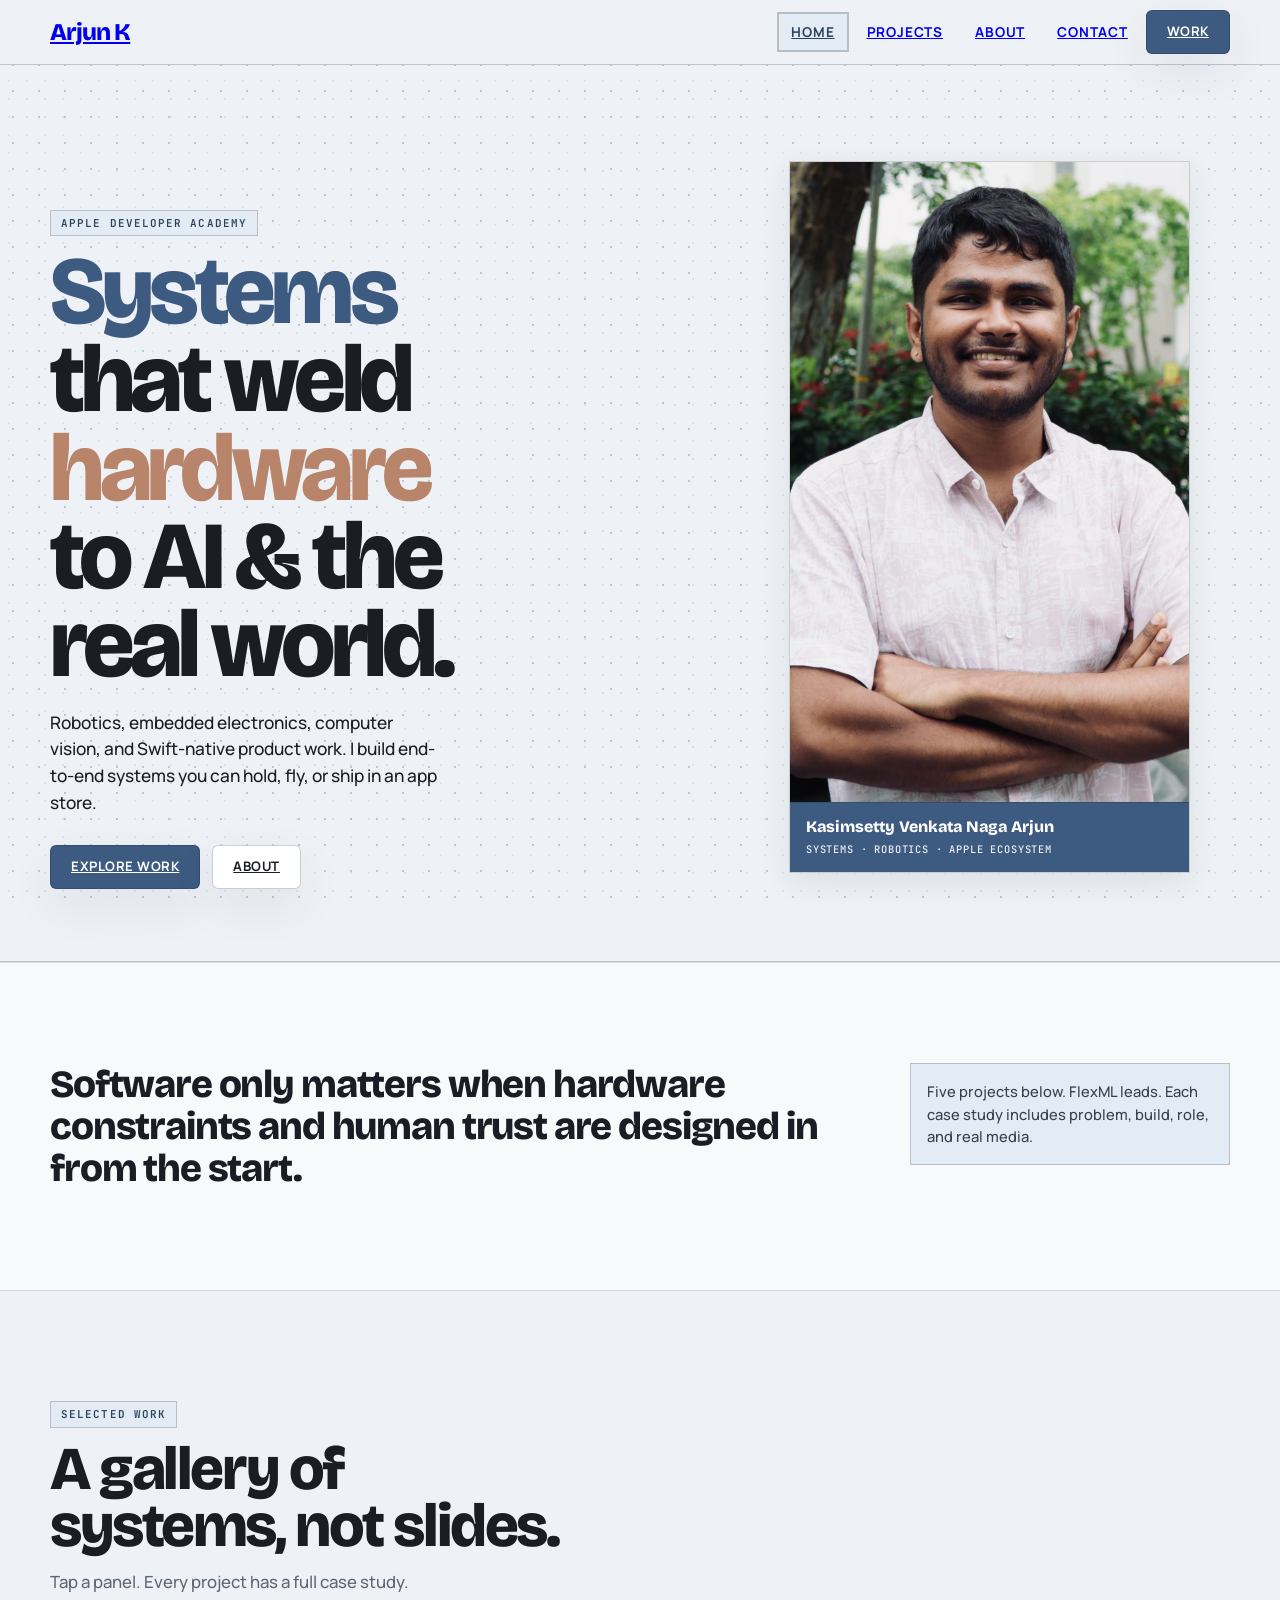
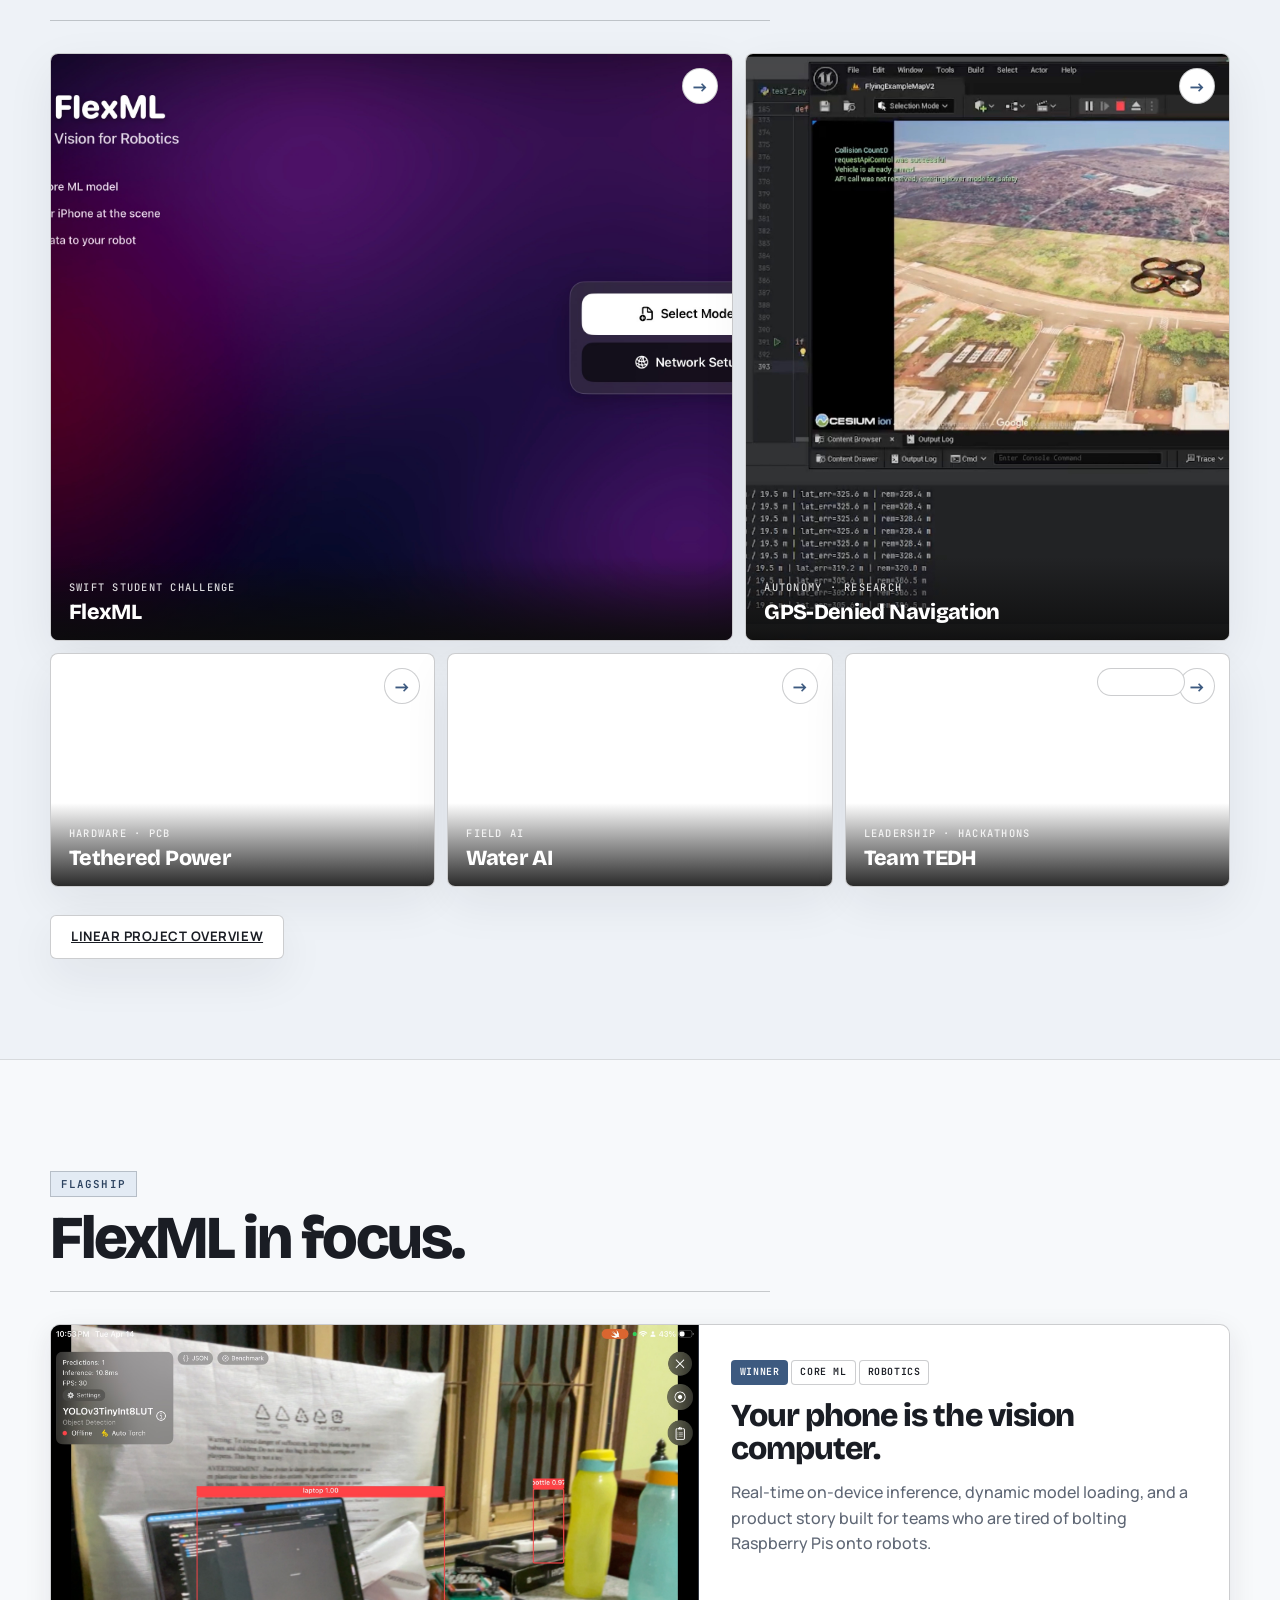
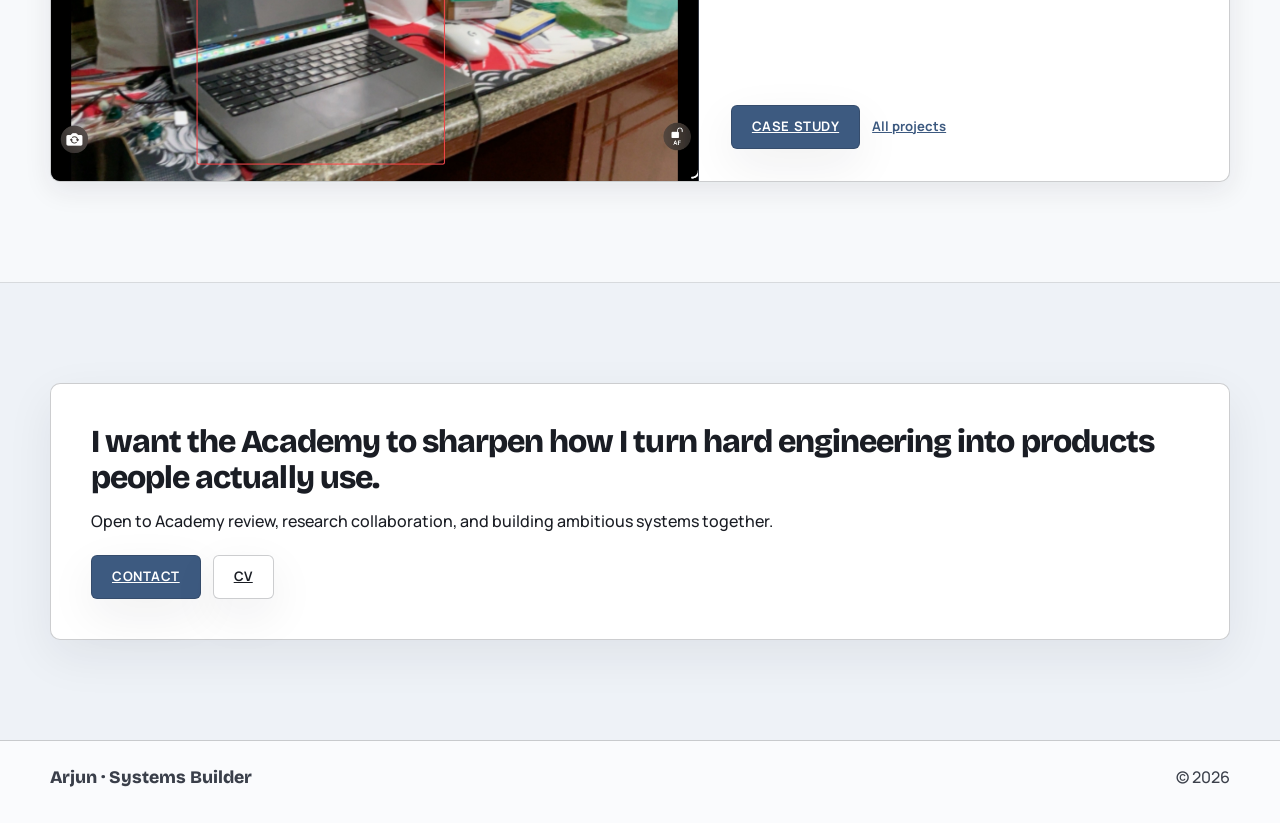
==== commit ff8fb005: "Optimize portfolio image assets" ====
--- a/docs/index.html
+++ b/docs/index.html
@@ -131,7 +131,7 @@
                 <span class="bento__arrow" aria-hidden="true">→</span>
                 <div class="bento__media">
                   <img
-                    src="PhotosAndVideos/Gps_denied_Navigation/Gpsdenied navigation Image.png"
+                    src="PhotosAndVideos/Gps_denied_Navigation/Gpsdenied navigation Image.jpg"
                     alt="GPS-denied drone navigation simulation workspace"
                     loading="lazy"
                     decoding="async"
@@ -225,7 +225,7 @@
             <article class="spotlight reveal reveal--delay-1">
               <div class="spotlight__media">
                 <img
-                  src="PhotosAndVideos/FlexML/infarence_yolov8_mlmodel.PNG"
+                  src="PhotosAndVideos/FlexML/infarence_yolov8_mlmodel.jpg"
                   alt="FlexML running YOLOv8 Core ML inference on iPhone"
                   loading="lazy"
                   decoding="async"
